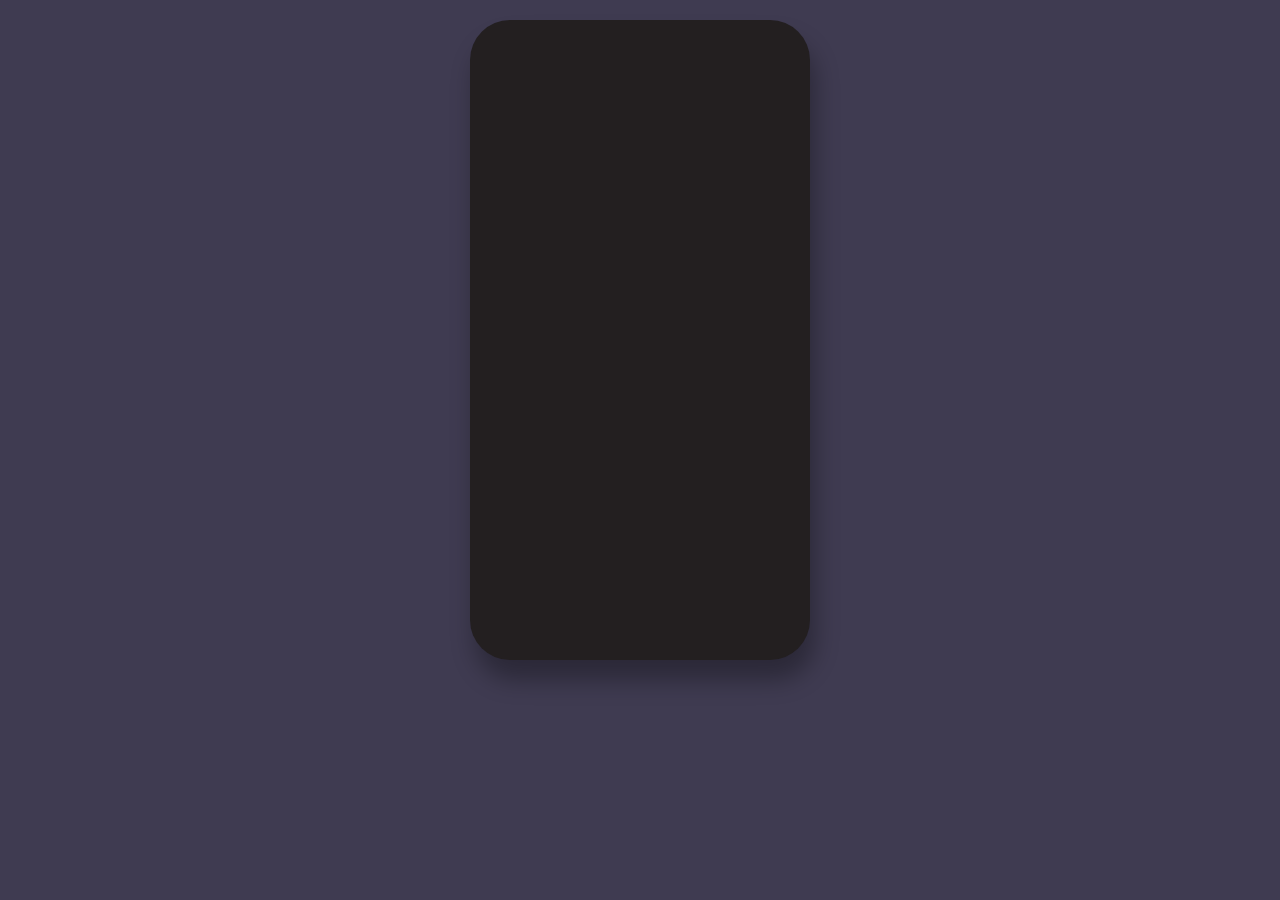
==== page-2.html @ 0e6afcdc "created page 2" ====
<!DOCTYPE html>
<html lang="en">
<head>
    <meta charset="UTF-8">
    <meta http-equiv="X-UA-Compatible" content="IE=edge">
    <meta name="viewport" content="width=device-width, initial-scale=1.0">
    <title>Library App</title>
    <meta name="author" content="Harmeet Matharoo">
    <link rel="icon" sizes="32x32" href="images/book-icon.png">
    <link rel="preconnect" href="https://fonts.googleapis.com">
    <link rel="preconnect" href="https://fonts.gstatic.com" crossorigin>
    <link href="https://fonts.googleapis.com/css2?family=Quicksand:wght@300;400;500;600;700&display=swap" rel="stylesheet">
    
    
    <link rel="stylesheet" href="styles-page-2.css">
</head>
<body>

    <div class="container-div">

        <!-- <div class="welcome-page">
            <div class="welcome-img-div">
                <img src="images/Mandala-min.png" alt="book">
            </div>
            <div class="title-div">
                <h1>Library</h1>
            </div>
            <div class="app-info-div">
                <p>Your thoughts about a book, a reading recommendation and book collection.</p>
            </div>
            <div class="get-started-div">
                <button id="get-started-button">Get Started</button>
            </div> -->
        </div>

        <!-- <div class="page-2">
            <div class="heading-div">
                <div class="logo">
                    <a href="https://github.com/hmjatt">
                        <img src="images/id-logo.png" alt="github-logo">
                    </a>
                </div>
                <div class="greetings">
                    <h3>Hi Harmeet</h3>
                </div>
                <div class="search">
                    <img src="images/svgs/search.svg" alt="search">
                </div>
                <div class="dark-mode">
                    <img src="images/svgs/dark-mode.svg" alt="change-mode">
                </div>
            </div>
    
            <div class="for-you-div">
                <div class="for-you">
                    <h1>For You</h1>
                </div>
            </div>
    
            <div class="books-div">
                <div class="book-1">
                    <div class="image-div">
                        <p>Image-1</p>
                        <p>X</p>
                        <p>Read/Not Read</p>
                        <img src="images/svgs/star-svg.svg" alt="add-favorite">
                    </div>
                    <p>Book Title</p>
                    <p>Book Author</p>
                    <p>pages</p>
                </div>
                <div class="book-2">
                    <div class="image-div">
                        <p>Image-2</p>
                        <p>X</p>
                        <p>Read/Not Read</p>
                        <img src="images/svgs/star-svg.svg" alt="add-favorite">
                    </div>
                    <p>Book Title</p>
                    <p>Book Author</p>
                    <p>Pages</p>
                </div>
                <div class="book-3">
                    <div class="image-div">
                        <p>Image-3</p>
                        <p>X</p>
                        <p>Read/Not Read</p>
                        <img src="images/svgs/star-svg.svg" alt="add-favorite">
                    </div>
                    <p>Book Title</p>
                    <p>Book Author</p>
                    <p>Pages</p>
                </div>
            </div>
    
            <div class="filter-div">
                <div class="read-filter-div">
                    <p>Read</p>
                </div>
                <div class="reading-filter-div">
                    <p>Reading</p>
                </div>
                <div class="favorite-filter-div">
                    <p>Favorite</p>
                </div>
            </div>
            <div class="add-book-div">
                <img src="images/svgs/add-svg.svg" alt="add-book">
            </div>
        </div> -->

        
    </div>
    


    <script src="script.js"></script>
</body>
</html>
---- styles-page-2.css ----
/* CSS for Library App page 2 */

html {
    background-color: #3f3b51;
    font-family: 'Quicksand', sans-serif;
}

body {
    display: flex;
    justify-content: center;
    margin: 20px;
}

.container-div {
    height: 600px;
    width: 200px;
    border-radius:40px;
    /* background-color: #1f1d2c; */
    background-color: #231f20;
    display: flex;
    justify-content: center;
    padding: 20px 70px;
    box-shadow: 5px 20px 25px #00000050;
}

.welcome-img-div {
    display: flex;
    justify-content: center;
}

.welcome-img-div img{
    width: 22vw;
    /* margin-top: 50px; */
}

h1 {
    color: rgb(255, 250, 219);
    text-align: center;
    font-size: 40px;
}

p {
    color: rgba(255, 250, 219, 0.548);
    text-align: center;
    line-height: 20px;
    font-size: 14px;
}

.get-started-div {
    display: flex;
    justify-content: center;
    margin-top: 50px;
}

#get-started-button {
    font-family: 'Quicksand', sans-serif;
    border: none;
    border-radius: 40px;
    background-color: rgb(241, 172, 76);
    padding: 15px 30px 15px 30px;
    font-size: 18px;
    font-weight: 400;
    color: rgb(22, 22, 22);
}

#get-started-button:hover {
    background-color: rgb(255, 203, 131);
}


/* .page-2 {
    display: none;
} */
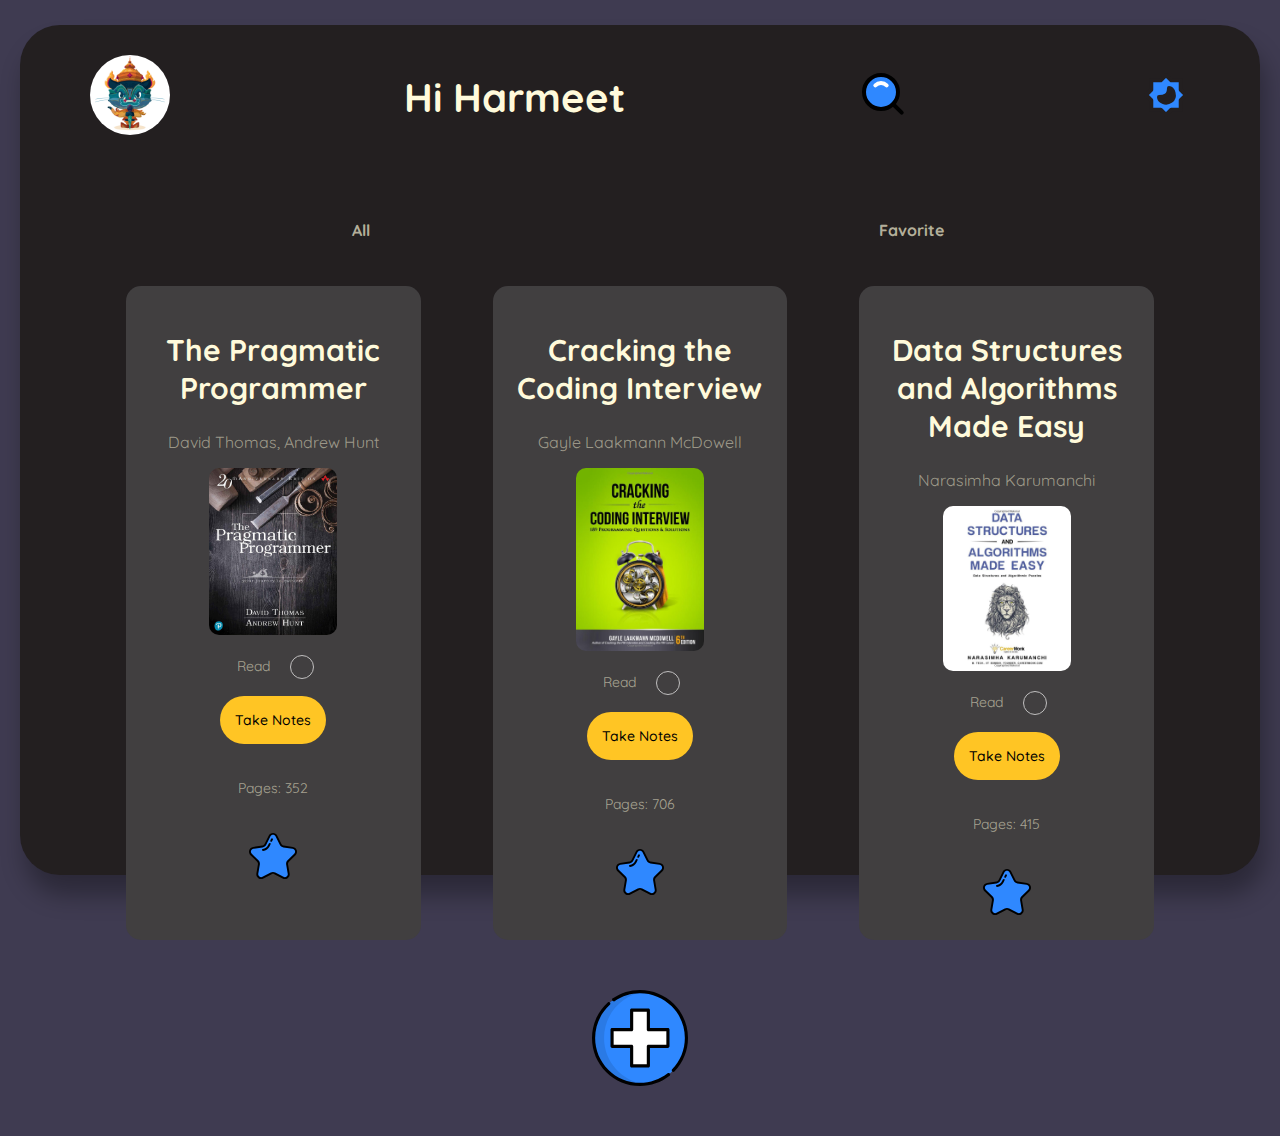
==== commit 1c6e6d3d: "basic layout complete" ====
--- a/page-2.html
+++ b/page-2.html
@@ -18,22 +18,7 @@
 
     <div class="container-div">
 
-        <!-- <div class="welcome-page">
-            <div class="welcome-img-div">
-                <img src="images/Mandala-min.png" alt="book">
-            </div>
-            <div class="title-div">
-                <h1>Library</h1>
-            </div>
-            <div class="app-info-div">
-                <p>Your thoughts about a book, a reading recommendation and book collection.</p>
-            </div>
-            <div class="get-started-div">
-                <button id="get-started-button">Get Started</button>
-            </div> -->
-        </div>
-
-        <!-- <div class="page-2">
+        <div class="page-2">
             <div class="heading-div">
                 <div class="logo">
                     <a href="https://github.com/hmjatt">
@@ -41,7 +26,7 @@
                     </a>
                 </div>
                 <div class="greetings">
-                    <h3>Hi Harmeet</h3>
+                    <h1>Hi Harmeet</h1>
                 </div>
                 <div class="search">
                     <img src="images/svgs/search.svg" alt="search">
@@ -51,65 +36,113 @@
                 </div>
             </div>
     
-            <div class="for-you-div">
+            <!-- <div class="for-you-div">
                 <div class="for-you">
                     <h1>For You</h1>
+                </div>
+            </div> -->
+
+            <div class="filter-div">
+                <div class="all-filter-div">
+                    <a href="#" id="all-link"><h4>&nbsp; &nbsp; All &nbsp; &nbsp;</h4></a>
+                </div>
+                <div class="favorite-filter-div">
+                    <a href="#" id="favorite-link"><h4>Favorite</h4></a>
                 </div>
             </div>
     
             <div class="books-div">
-                <div class="book-1">
+                <div class="book">
                     <div class="image-div">
-                        <p>Image-1</p>
-                        <p>X</p>
-                        <p>Read/Not Read</p>
-                        <img src="images/svgs/star-svg.svg" alt="add-favorite">
+                        <h2>The Pragmatic Programmer</h2>
+                        <h3>David Thomas, Andrew Hunt</h3>
+                        <img class="book-cover" src="images/Prag-prog.jpg" alt="Prag-prog">
+
+                        <div class="read-div">
+                            <label class="read-container">Read
+                                <input type="checkbox">
+                                <span class="checkmark"></span>
+                            </label>
+                        </div>
+
+                        <div class="notes-div">
+                            <button>Take Notes</button>
+                        </div>
+                    
+                        <div class="pages-div">
+                            <p>Pages: 352</p>
+                        </div>
+            
+                        <div class="fav-svg-div">
+                            <img class="fav-svg" src="images/svgs/star-svg.svg" alt="add-favorite">
+                        </div>
+                        
                     </div>
-                    <p>Book Title</p>
-                    <p>Book Author</p>
-                    <p>pages</p>
+
                 </div>
-                <div class="book-2">
+                <div class="book">
                     <div class="image-div">
-                        <p>Image-2</p>
-                        <p>X</p>
-                        <p>Read/Not Read</p>
-                        <img src="images/svgs/star-svg.svg" alt="add-favorite">
+                        <h2>Cracking the Coding Interview</h2>
+                        <h3>Gayle Laakmann McDowell</h3>
+                        <img class="book-cover" src="images/cracking-interview.jpg" alt="cracking-coding-interview">
+                        
+                        <div class="read-div">
+                            <label class="read-container">Read
+                                <input type="checkbox">
+                                <span class="checkmark"></span>
+                            </label>
+                        </div>
+
+                        <div class="notes-div">
+                            <button>Take Notes</button>
+                        </div>
+
+                        <div class="pages-div">
+                            <p>Pages: 706</p>
+                        </div>
+
+                        <div class="fav-svg-div">
+                            <img class="fav-svg" src="images/svgs/star-svg.svg" alt="add-favorite">
+                        </div>
+
                     </div>
-                    <p>Book Title</p>
-                    <p>Book Author</p>
-                    <p>Pages</p>
                 </div>
-                <div class="book-3">
+                <div class="book">
                     <div class="image-div">
-                        <p>Image-3</p>
-                        <p>X</p>
-                        <p>Read/Not Read</p>
-                        <img src="images/svgs/star-svg.svg" alt="add-favorite">
+                        <h2>Data Structures and Algorithms Made Easy</h2>
+                        <h3>Narasimha Karumanchi</h3>
+                        <img class="book-cover" src="images/data-structures.jpg" alt="data-structures">
+                        
+                        <div class="read-div">
+                            <label class="read-container">Read
+                                <input type="checkbox">
+                                <span class="checkmark"></span>
+                            </label>
+                        </div>
+
+                        <div class="notes-div">
+                            <button>Take Notes</button>
+                        </div>
+
+                        <div class="pages-div">
+                            <p>Pages: 415</p>
+                        </div>
+
+                        <div class="fav-svg-div">
+                            <img class="fav-svg" src="images/svgs/star-svg.svg" alt="add-favorite">
+                        </div>
+
                     </div>
-                    <p>Book Title</p>
-                    <p>Book Author</p>
-                    <p>Pages</p>
+     
                 </div>
             </div>
     
-            <div class="filter-div">
-                <div class="read-filter-div">
-                    <p>Read</p>
-                </div>
-                <div class="reading-filter-div">
-                    <p>Reading</p>
-                </div>
-                <div class="favorite-filter-div">
-                    <p>Favorite</p>
-                </div>
-            </div>
+
             <div class="add-book-div">
                 <img src="images/svgs/add-svg.svg" alt="add-book">
             </div>
-        </div> -->
+        </div> 
 
-        
     </div>
     
 
--- a/styles-page-2.css
+++ b/styles-page-2.css
@@ -1,8 +1,12 @@
-/* CSS for Library App page 2 */
+/* CSS for Library App Page 2 */
 
 html {
     background-color: #3f3b51;
     font-family: 'Quicksand', sans-serif;
+    height: 100vh;
+    display: flex;
+    flex-direction: column;
+    justify-content: center;
 }
 
 body {
@@ -12,25 +16,274 @@
 }
 
 .container-div {
-    height: 600px;
-    width: 200px;
+    height: 90vh;
+    width: 90vw;
     border-radius:40px;
-    /* background-color: #1f1d2c; */
     background-color: #231f20;
-    display: flex;
-    justify-content: center;
+    /* display: flex;
+    justify-content: center; */
     padding: 20px 70px;
     box-shadow: 5px 20px 25px #00000050;
 }
 
-.welcome-img-div {
+.page-2 {
+    display: grid;
+    /* grid-column-gap: 20px; */
+    grid-template-columns: auto;
+    grid-template-rows: auto;
+    grid-template-areas: 
+      "heading-div heading-div heading-div"
+      "filter-div filter-div filter-div"
+      "books-div books-div books-div"
+      ". add-book-div ."
+    
+      ;
+}
+
+
+h1 {
+    color: rgb(255, 250, 219);
+    text-align: center;
+    font-size: 40px;
+}
+
+h2 {
+    color: rgb(255, 250, 219);
+    text-align: center;
+    font-size: 30px;
+}
+
+h3 {
+    color: rgba(255, 250, 219, 0.486);
+    text-align: center;
+    font-size: 16px;
+    font-weight: 400;
+    margin-top: 0px;
+}
+
+p, label {
+    color: rgba(255, 250, 219, 0.548);
+    text-align: center;
+    line-height: 20px;
+    font-size: 14px;
+}
+
+.heading-div {
+    display: flex;
+    justify-content: space-between;
+    margin-bottom: 50px;
+    grid-area: heading-div;
+}
+
+.logo, .search, .dark-mode {
+    align-self: center;
+}
+
+.filter-div {
+    display: flex;
+    justify-content: space-around;
+    padding-bottom: 20px;
+
+    grid-area: filter-div;
+}
+
+.filter-div a {
+    text-decoration: none;
+    color: rgba(255, 250, 219, 0.678);
+    
+}
+
+
+.filter-div h4 {
+    text-decoration: none;
+    color: rgba(255, 250, 219, 0.678);
+    border-bottom: 5px solid #231f20;
+}
+
+.filter-div h4:hover {
+    color: rgb(255, 197, 36);
+    border-bottom: 5px solid rgb(255, 197, 36);
+}
+
+
+.filter-div h4::after, .filter-div h4:focus {
+    color: rgb(255, 197, 36);
+    border-bottom: 5px solid rgb(255, 197, 36);
+}
+
+
+.books-div {
+    display: flex;
+    justify-content: space-around;
+    grid-area: books-div;
+
+}
+
+.book {
+    width: 23vw;
+    
+    background-color: #413f40;
+    border-radius: 15px;
+    display: flex;
+    justify-content: center;
+}
+
+.image-div {
+    display: flex;
+    white-space: initial;
+    padding: 20px;
+    flex-direction: column;
+}
+
+.read-div {
+    align-self: center;
+    margin: 20px 0px 20px -40px;
+}
+
+/* custom checkmark start */
+
+input[type="checkbox"] {
+    position: absolute;
+    opacity: 0;
+    cursor: pointer;
+    height: 0;
+    width: 0;
+}
+
+.checkmark {
+    position: absolute;
+    margin-left: 20px;
+    height: 22px;
+    width: 22px;
+    background-color: #413f40;
+    border: 1px solid rgb(192, 191, 191);
+    border-radius: 15px;
+}
+
+.read-container:hover input ~ .checkmark {
+    background-color: rgb(134, 134, 134);
+}
+
+.read-container input:checked ~ .checkmark {
+    background-color: #2f88ff;
+}
+
+.checkmark:after {
+    content: "";
+    position: absolute;
+    display: none;
+}
+
+.read-container input:checked ~ .checkmark:after {
+    display: block;
+}
+
+.read-container .checkmark:after {
+    left: 8px;
+    top: 4px;
+    width: 4px;
+    height: 8px;
+    border: solid rgb(247, 247, 247);
+    border-width: 0 3px 3px 0;
+    -webkit-transform: rotate(45deg);
+    -ms-transform: rotate(45deg);
+    transform: rotate(45deg);
+}
+
+/* custom checkmark end */
+
+.notes-div {
+    align-self: center;
+
+}
+
+.notes-div button {
+    background-color: rgb(255, 197, 36);
+    border: none;
+    border-radius: 50px;
+    padding: 15px;
+    font-family: 'Quicksand', sans-serif;
+    font-size: 14px;
+    font-weight: 500;
+}
+
+.notes-div button:hover {
+    background-color: rgb(255, 219, 122);
+
+}
+
+.pages-div {
+    align-self: center;
+    margin: 20px;
+}
+
+.fav-svg-div {
+    align-self: center;
+}
+
+.add-book-div {
+    display: flex;
+    justify-content: center;
+    margin: 50px;
+    grid-area: add-book-div;
+}
+
+
+
+
+.logo img {
+    width: 80px;
+    border-radius: 50px;
+}
+
+.book-cover {
+    width: 10vw;
+    align-self: center;
+    border-radius: 10px;
+}
+
+.fav-svg {
+    width: 48px;
+}
+
+.add-book-div img {
+    width: 96px;
+}
+
+
+
+
+
+
+
+
+
+
+
+
+
+
+
+
+
+
+
+
+
+
+
+
+
+
+
+
+/* .welcome-img-div {
     display: flex;
     justify-content: center;
 }
 
 .welcome-img-div img{
-    width: 22vw;
-    /* margin-top: 50px; */
+    width: 300px;
 }
 
 h1 {
@@ -65,9 +318,5 @@
 
 #get-started-button:hover {
     background-color: rgb(255, 203, 131);
-}
-
-
-/* .page-2 {
-    display: none;
-} */+} */
+
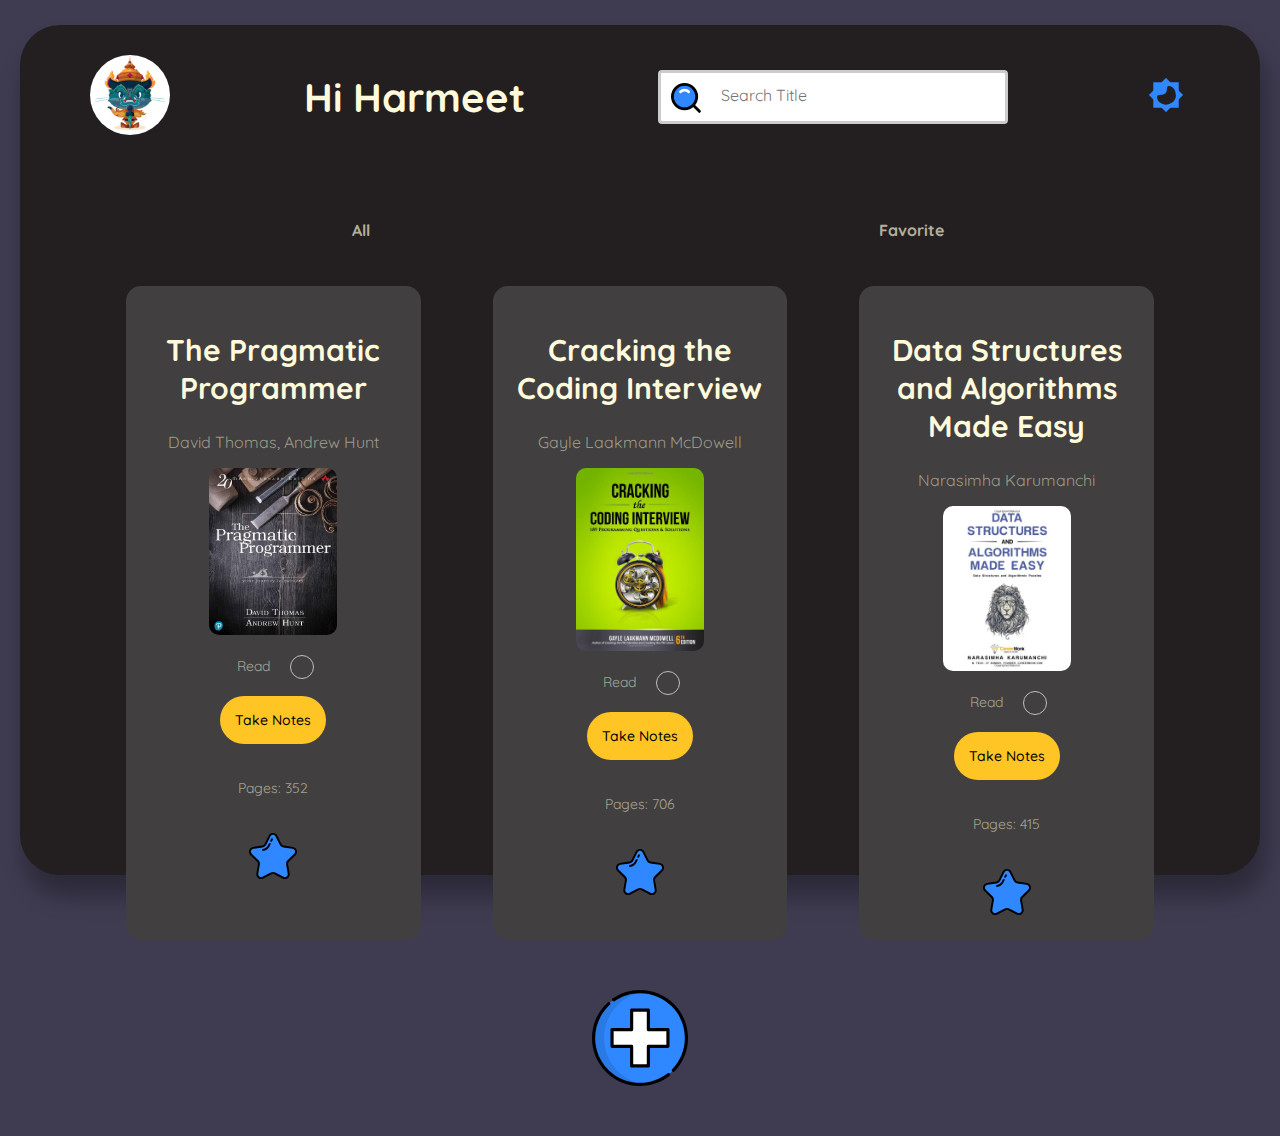
==== commit fce4123b: "search is working" ====
--- a/page-2.html
+++ b/page-2.html
@@ -29,7 +29,12 @@
                     <h1>Hi Harmeet</h1>
                 </div>
                 <div class="search">
-                    <img src="images/svgs/search.svg" alt="search">
+                    <div class="input-div">
+                        <input type="text" id="search-item" class="input-ele" placeholder="Search Title" oninput="search()">
+                
+                        
+                    </div>
+                    
                 </div>
                 <div class="dark-mode">
                     <img src="images/svgs/dark-mode.svg" alt="change-mode">
--- a/styles-page-2.css
+++ b/styles-page-2.css
@@ -79,6 +79,45 @@
     align-self: center;
 }
 
+.search button {
+    background-color: #231f20;
+    border: none;
+}
+
+.input-div {
+    display: flex;
+}
+
+/* style for custom search-text start */
+
+#search-item {
+    
+    
+    font-family: 'Quicksand', sans-serif;
+    width: 350px;
+    box-sizing: border-box;
+    border: 2px solid #ccc;
+    border-radius: 4px;
+    font-size: 16px;
+    background-color: white;
+    background-image: url('images/svgs/search.svg');
+    background-position: 10px 10px; 
+    padding: 12px 20px 16px 60px;
+    background-repeat: no-repeat;
+    border: 3px solid #ccc;
+    transition: 0.5s;
+    outline: none;
+}
+
+#search-item:focus {
+    border: 3px solid #2f88ff;
+  }
+
+
+
+/* style for custom search-text end */
+
+
 .filter-div {
     display: flex;
     justify-content: space-around;
@@ -140,7 +179,7 @@
     margin: 20px 0px 20px -40px;
 }
 
-/* custom checkmark start */
+/* style for custom checkmark start */
 
 input[type="checkbox"] {
     position: absolute;
@@ -190,7 +229,7 @@
     transform: rotate(45deg);
 }
 
-/* custom checkmark end */
+/* style for custom checkmark end */
 
 .notes-div {
     align-self: center;
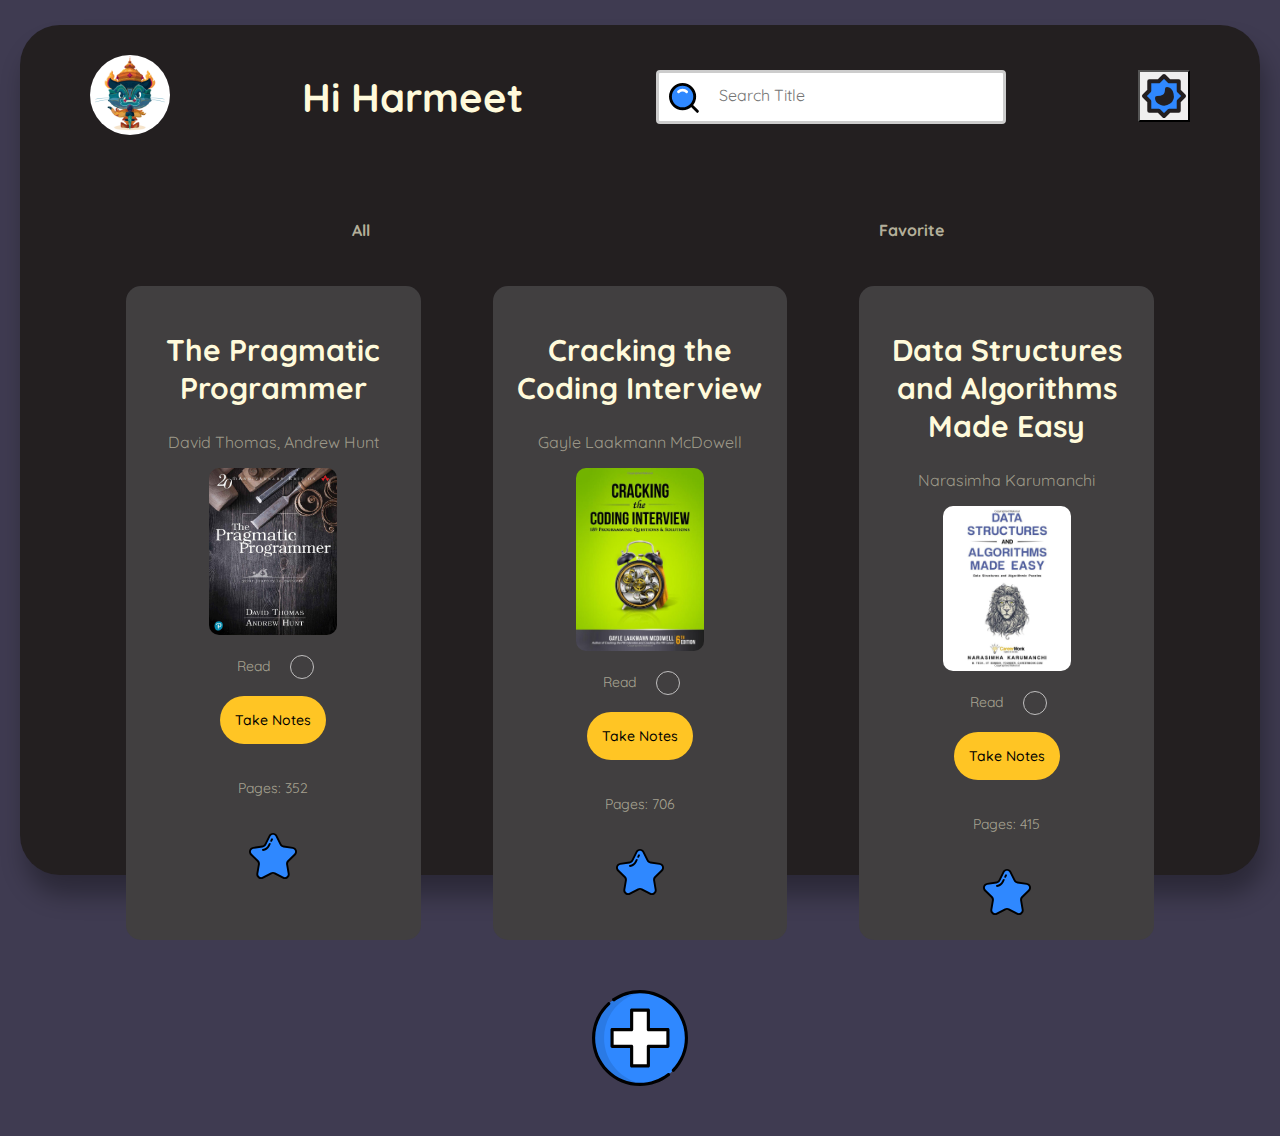
==== commit 736d4d40: "theme toggle works" ====
--- a/page-2.html
+++ b/page-2.html
@@ -12,7 +12,8 @@
     <link href="https://fonts.googleapis.com/css2?family=Quicksand:wght@300;400;500;600;700&display=swap" rel="stylesheet">
     
     
-    <link rel="stylesheet" href="styles-page-2.css">
+    <link href="styles_page_2.css" rel="stylesheet" id="light-theme-link">
+    <!-- <link rel="stylesheet" id="light-theme-link" href="styles-light.css"> -->
 </head>
 <body>
 
@@ -37,7 +38,10 @@
                     
                 </div>
                 <div class="dark-mode">
-                    <img src="images/svgs/dark-mode.svg" alt="change-mode">
+                    <button id="theme-toggle">
+                        <!-- <img src="images/svgs/dark-mode.svg" alt="change-mode"> -->
+                    </button>
+                    
                 </div>
             </div>
     
--- a/styles_page_2.css
+++ b/styles_page_2.css
@@ -0,0 +1,304 @@
+
+
+html {
+    background-color: #3f3b51;
+    font-family: 'Quicksand', sans-serif;
+    height: 100vh;
+    display: flex;
+    flex-direction: column;
+    justify-content: center;
+}
+
+body {
+    display: flex;
+    justify-content: center;
+    margin: 20px;
+}
+
+
+.container-div {
+    height: 90vh;
+    width: 90vw;
+    border-radius:40px;
+    background-color: #231f20;
+    /* display: flex;
+    justify-content: center; */
+    padding: 20px 70px;
+    box-shadow: 5px 20px 25px #00000050;
+}
+
+.page-2 {
+    display: grid;
+    /* grid-column-gap: 20px; */
+    grid-template-columns: auto;
+    grid-template-rows: auto;
+    grid-template-areas: 
+      "heading-div heading-div heading-div"
+      "filter-div filter-div filter-div"
+      "books-div books-div books-div"
+      ". add-book-div ."
+    
+      ;
+}
+
+
+h1 {
+    color: rgb(255, 250, 219);
+    text-align: center;
+    font-size: 40px;
+}
+
+h2 {
+    color: rgb(255, 250, 219);
+    text-align: center;
+    font-size: 30px;
+}
+
+h3 {
+    color: rgba(255, 250, 219, 0.486);
+    text-align: center;
+    font-size: 16px;
+    font-weight: 400;
+    margin-top: 0px;
+}
+
+p, label {
+    color: rgba(255, 250, 219, 0.548);
+    text-align: center;
+    line-height: 20px;
+    font-size: 14px;
+}
+
+.heading-div {
+    display: flex;
+    justify-content: space-between;
+    margin-bottom: 50px;
+    grid-area: heading-div;
+}
+
+.logo, .search, .dark-mode {
+    align-self: center;
+}
+
+.search button {
+    background-color: #231f20;
+    border: none;
+}
+
+.input-div {
+    display: flex;
+}
+
+#theme-toggle {
+    background-image: url('images/svgs/dark-mode.svg');
+    height: 52px;
+    width: 52px;
+    background-repeat: no-repeat;
+}
+
+/* style for custom search-text start */
+
+#search-item {
+    
+    
+    font-family: 'Quicksand', sans-serif;
+    width: 350px;
+    box-sizing: border-box;
+    border: 2px solid #ccc;
+    border-radius: 4px;
+    font-size: 16px;
+    background-color: white;
+    background-image: url('images/svgs/search.svg');
+    background-position: 10px 10px; 
+    padding: 12px 20px 16px 60px;
+    background-repeat: no-repeat;
+    border: 3px solid #ccc;
+    transition: 0.5s;
+    outline: none;
+}
+
+#search-item:focus {
+    border: 3px solid #2f88ff;
+  }
+
+
+
+/* style for custom search-text end */
+
+
+.filter-div {
+    display: flex;
+    justify-content: space-around;
+    padding-bottom: 20px;
+
+    grid-area: filter-div;
+}
+
+.filter-div a {
+    text-decoration: none;
+    color: rgba(255, 250, 219, 0.678);
+    
+}
+
+
+.filter-div h4 {
+    text-decoration: none;
+    color: rgba(255, 250, 219, 0.678);
+    border-bottom: 5px solid #231f20;
+}
+
+.filter-div h4:hover {
+    color: rgb(255, 197, 36);
+    border-bottom: 5px solid rgb(255, 197, 36);
+}
+
+
+.filter-div h4::after, .filter-div h4:focus {
+    color: rgb(255, 197, 36);
+    border-bottom: 5px solid rgb(255, 197, 36);
+}
+
+
+.books-div {
+    display: flex;
+    justify-content: space-around;
+    grid-area: books-div;
+
+}
+
+.book {
+    width: 23vw;
+    
+    background-color: #413f40;
+    border-radius: 15px;
+    display: flex;
+    justify-content: center;
+}
+
+.image-div {
+    display: flex;
+    white-space: initial;
+    padding: 20px;
+    flex-direction: column;
+}
+
+.read-div {
+    align-self: center;
+    margin: 20px 0px 20px -40px;
+}
+
+/* style for custom checkmark start */
+
+input[type="checkbox"] {
+    position: absolute;
+    opacity: 0;
+    cursor: pointer;
+    height: 0;
+    width: 0;
+}
+
+.checkmark {
+    position: absolute;
+    margin-left: 20px;
+    height: 22px;
+    width: 22px;
+    background-color: #413f40;
+    border: 1px solid rgb(192, 191, 191);
+    border-radius: 15px;
+}
+
+.read-container:hover input ~ .checkmark {
+    background-color: rgb(134, 134, 134);
+}
+
+.read-container input:checked ~ .checkmark {
+    background-color: #2f88ff;
+}
+
+.checkmark:after {
+    content: "";
+    position: absolute;
+    display: none;
+}
+
+.read-container input:checked ~ .checkmark:after {
+    display: block;
+}
+
+.read-container .checkmark:after {
+    left: 8px;
+    top: 4px;
+    width: 4px;
+    height: 8px;
+    border: solid rgb(247, 247, 247);
+    border-width: 0 3px 3px 0;
+    -webkit-transform: rotate(45deg);
+    -ms-transform: rotate(45deg);
+    transform: rotate(45deg);
+}
+
+/* style for custom checkmark end */
+
+.notes-div {
+    align-self: center;
+
+}
+
+.notes-div button {
+    background-color: rgb(255, 197, 36);
+    border: none;
+    border-radius: 50px;
+    padding: 15px;
+    font-family: 'Quicksand', sans-serif;
+    font-size: 14px;
+    font-weight: 500;
+}
+
+.notes-div button:hover {
+    background-color: rgb(255, 219, 122);
+
+}
+
+.pages-div {
+    align-self: center;
+    margin: 20px;
+}
+
+.fav-svg-div {
+    align-self: center;
+}
+
+.add-book-div {
+    display: flex;
+    justify-content: center;
+    margin: 50px;
+    grid-area: add-book-div;
+}
+
+
+
+
+.logo img {
+    width: 80px;
+    border-radius: 50px;
+}
+
+.book-cover {
+    width: 10vw;
+    align-self: center;
+    border-radius: 10px;
+}
+
+.fav-svg {
+    width: 48px;
+}
+
+.add-book-div img {
+    width: 96px;
+}
+
+
+
+
+
+
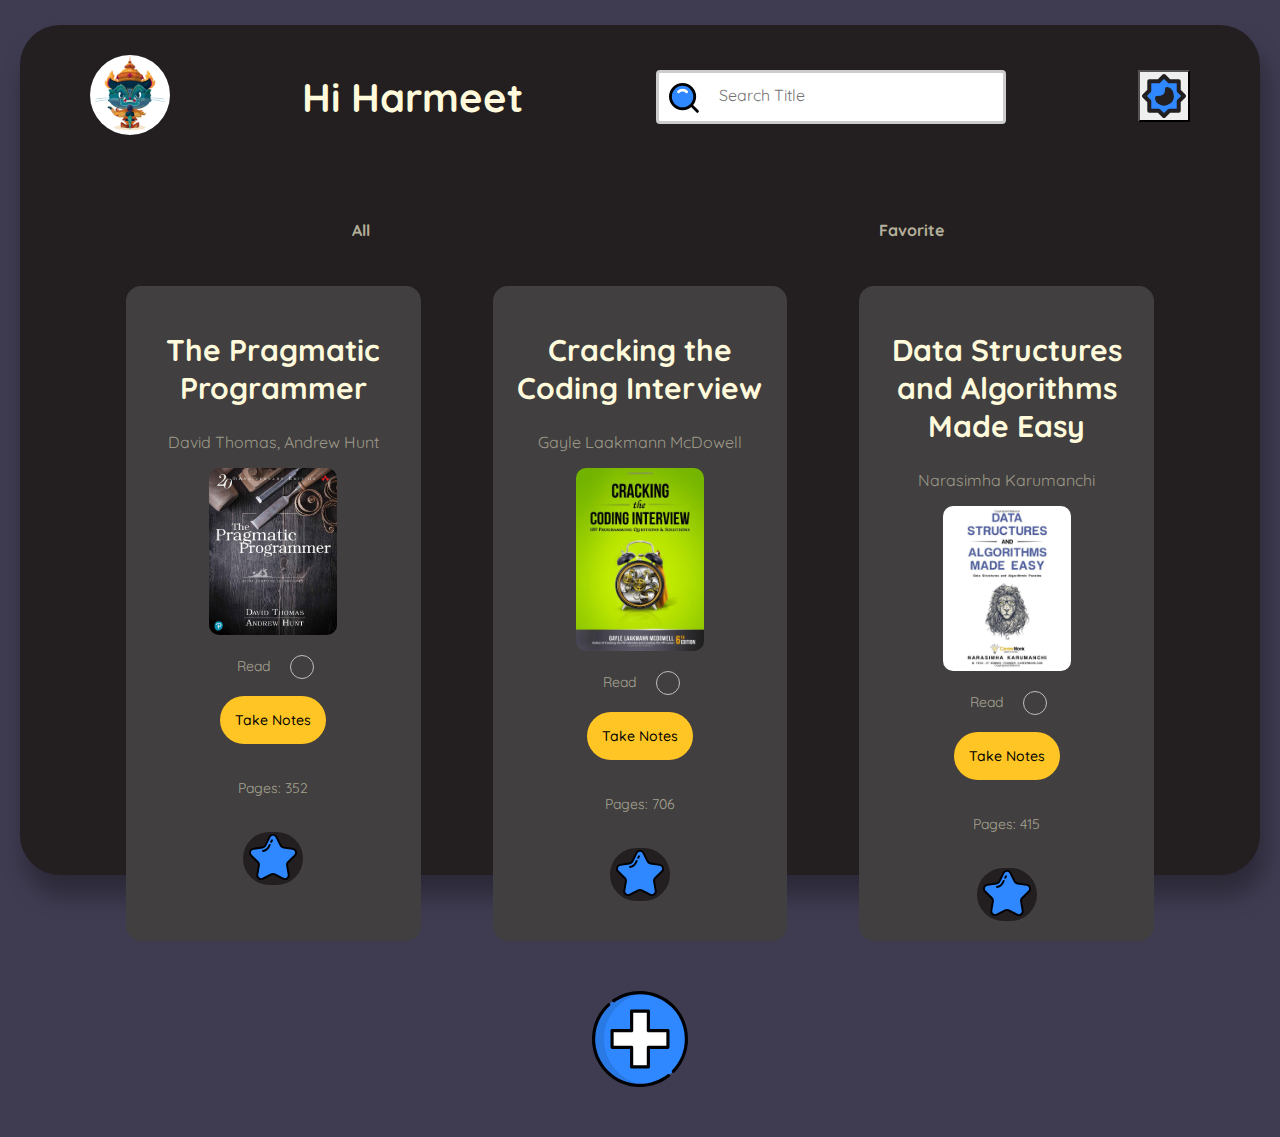
==== commit c245aa09: "add to favorite works" ====
--- a/page-2.html
+++ b/page-2.html
@@ -83,7 +83,9 @@
                         </div>
             
                         <div class="fav-svg-div">
-                            <img class="fav-svg" src="images/svgs/star-svg.svg" alt="add-favorite">
+                            <button class="fav-btn">
+                                <img class="fav-svg" src="images/svgs/star-svg.svg" alt="add-favorite">
+                            </button>
                         </div>
                         
                     </div>
@@ -111,7 +113,9 @@
                         </div>
 
                         <div class="fav-svg-div">
-                            <img class="fav-svg" src="images/svgs/star-svg.svg" alt="add-favorite">
+                            <button class="fav-btn">
+                                <img class="fav-svg" src="images/svgs/star-svg.svg" alt="add-favorite">
+                            </button>
                         </div>
 
                     </div>
@@ -138,7 +142,9 @@
                         </div>
 
                         <div class="fav-svg-div">
-                            <img class="fav-svg" src="images/svgs/star-svg.svg" alt="add-favorite">
+                            <button class="fav-btn">
+                                <img class="fav-svg" src="images/svgs/star-svg.svg" alt="add-favorite">
+                            </button>
                         </div>
 
                     </div>
--- a/styles_page_2.css
+++ b/styles_page_2.css
@@ -268,6 +268,21 @@
     align-self: center;
 }
 
+.fav-btn {
+    border: none;
+    background-color:#231f20;
+    border-radius: 70px;
+}
+
+.fav-btn:hover {
+    background-color:#575656;
+}
+
+.fav button {
+    background-color: orange;
+}
+
+
 .add-book-div {
     display: flex;
     justify-content: center;
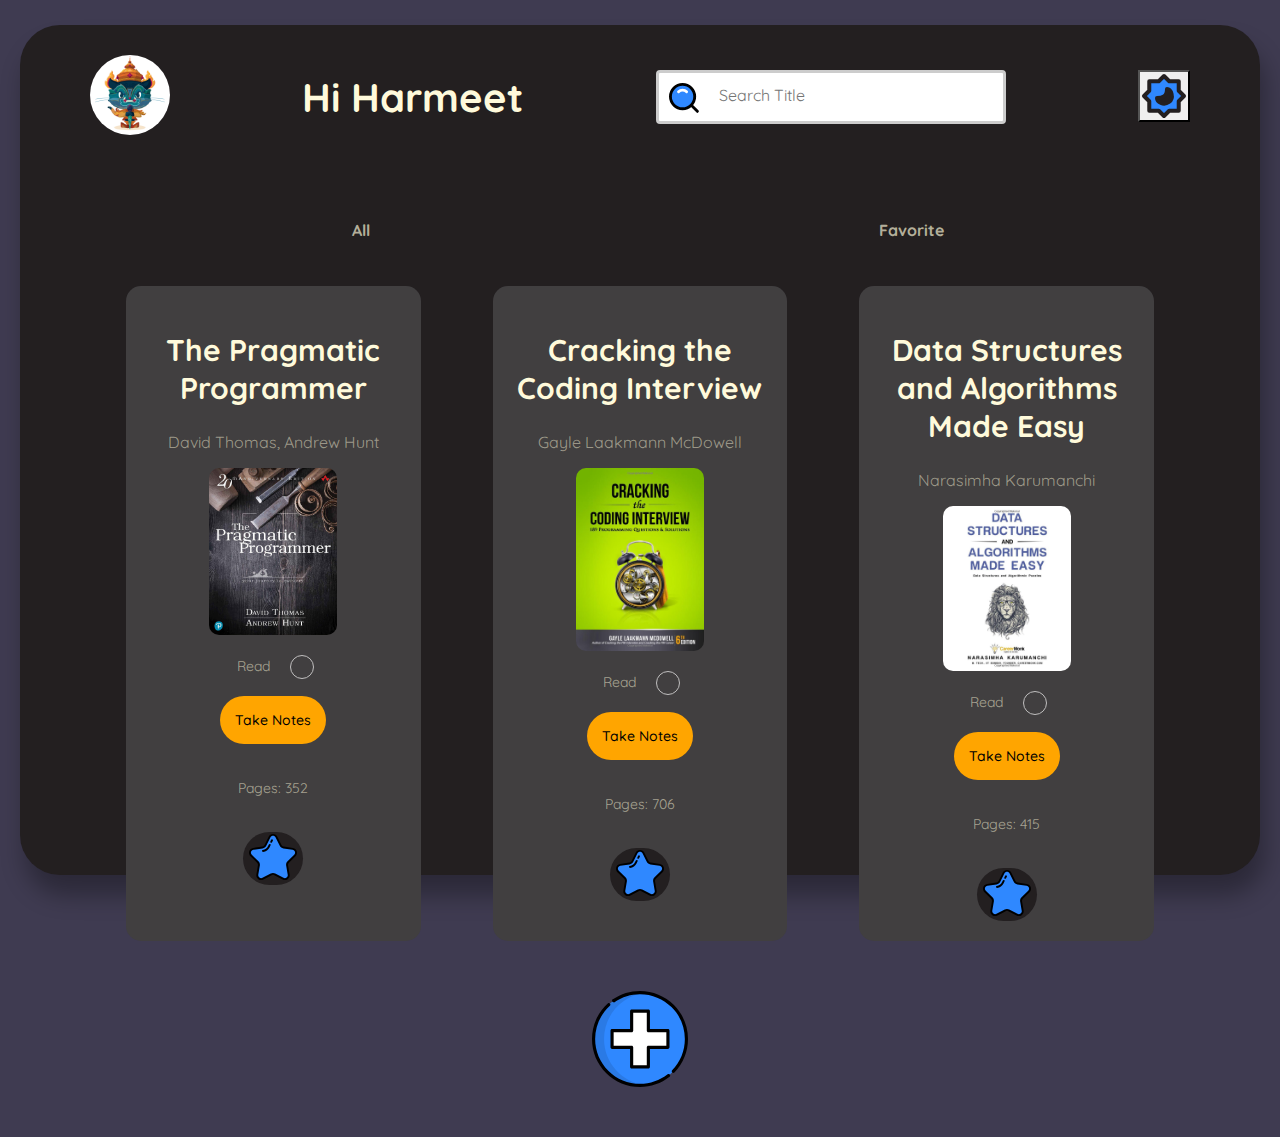
==== commit 093ed1bf: "filter links work" ====
--- a/page-2.html
+++ b/page-2.html
@@ -61,7 +61,7 @@
             </div>
     
             <div class="books-div">
-                <div class="book">
+                <div class="book" id="notFav">
                     <div class="image-div">
                         <h2>The Pragmatic Programmer</h2>
                         <h3>David Thomas, Andrew Hunt</h3>
@@ -91,7 +91,7 @@
                     </div>
 
                 </div>
-                <div class="book">
+                <div class="book" id="notFav">
                     <div class="image-div">
                         <h2>Cracking the Coding Interview</h2>
                         <h3>Gayle Laakmann McDowell</h3>
@@ -120,7 +120,7 @@
 
                     </div>
                 </div>
-                <div class="book">
+                <div class="book" id="notFav">
                     <div class="image-div">
                         <h2>Data Structures and Algorithms Made Easy</h2>
                         <h3>Narasimha Karumanchi</h3>
--- a/styles_page_2.css
+++ b/styles_page_2.css
@@ -245,7 +245,7 @@
 }
 
 .notes-div button {
-    background-color: rgb(255, 197, 36);
+    background-color: orange;
     border: none;
     border-radius: 50px;
     padding: 15px;
